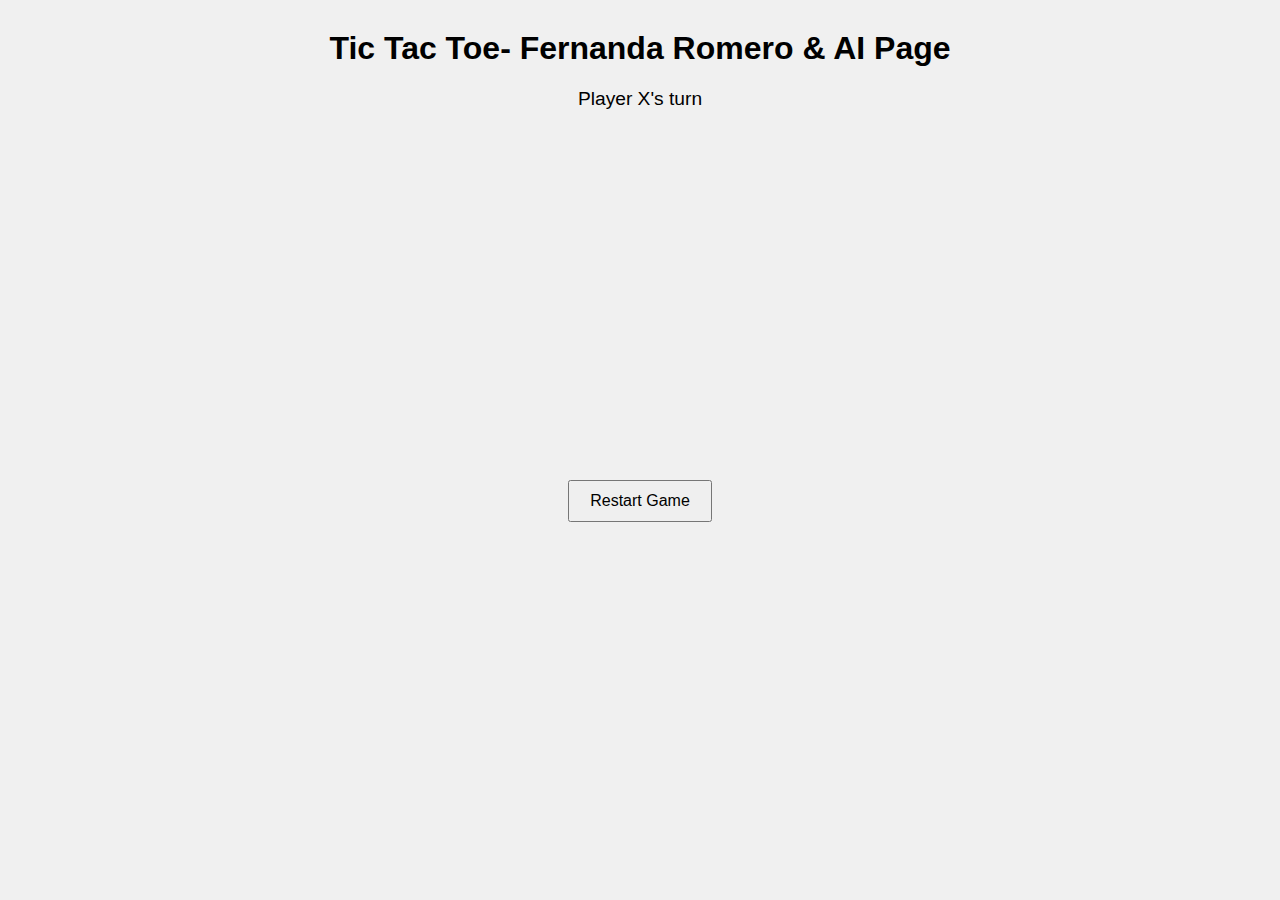
==== aipage.html @ 18a97625 "Add files via upload" ====
<!DOCTYPE html>
<html lang="en">
<head>
  <meta charset="UTF-8" />
  <meta name="viewport" content="width=device-width, initial-scale=1.0"/>
  <title>Tic Tac Toe</title>
  <style>
    body {
      font-family: Arial, sans-serif;
      text-align: center;
      background: #f0f0f0;
    }

    h1 {
      margin-top: 30px;
    }

    #game {
      display: grid;
      grid-template-columns: repeat(3, 100px);
      grid-template-rows: repeat(3, 100px);
      gap: 5px;
      margin: 30px auto;
      width: max-content;
    }

    .cell {
      width: 100px;
      height: 100px;
      font-size: 2.5em;
      display: flex;
      align-items: center;
      justify-content: center;
      background: white;
      cursor: pointer;
      border: 2px solid #333;
    }

    .cell:hover {
      background-color: #e0e0e0;
    }

    #status {
      font-size: 1.2em;
      margin: 20px 0;
    }

    button {
      padding: 10px 20px;
      font-size: 1em;
      cursor: pointer;
    }
  </style>
</head>
<body>

  <h1>Tic Tac Toe- Fernanda Romero & AI Page
  </h1>
  <div id="status">Player X's turn</div>
  <div id="game"></div>
  <button onclick="resetGame()">Restart Game</button>

  <script>
    const gameBoard = document.getElementById('game');
    const statusText = document.getElementById('status');
    let currentPlayer = 'X';
    let board = ['', '', '', '', '', '', '', '', ''];
    let gameActive = true;

    function createBoard() {
      gameBoard.innerHTML = '';
      board.forEach((cell, index) => {
        const cellElement = document.createElement('div');
        cellElement.classList.add('cell');
        cellElement.dataset.index = index;
        cellElement.textContent = cell;
        cellElement.addEventListener('click', handleClick);
        gameBoard.appendChild(cellElement);
      });
    }

    function handleClick(e) {
      const index = e.target.dataset.index;

      if (board[index] !== '' || !gameActive) return;

      board[index] = currentPlayer;
      e.target.textContent = currentPlayer;

      if (checkWin()) {
        statusText.textContent = `Player ${currentPlayer} wins! 🎉`;
        gameActive = false;
      } else if (board.every(cell => cell !== '')) {
        statusText.textContent = "It's a draw!";
        gameActive = false;
      } else {
        currentPlayer = currentPlayer === 'X' ? 'O' : 'X';
        statusText.textContent = `Player ${currentPlayer}'s turn`;
      }
    }

    function checkWin() {
      const winPatterns = [
        [0,1,2], [3,4,5], [6,7,8],  // rows
        [0,3,6], [1,4,7], [2,5,8],  // cols
        [0,4,8], [2,4,6]            // diagonals
      ];

      return winPatterns.some(pattern => {
        return pattern.every(i => board[i] === currentPlayer);
      });
    }

    function resetGame() {
      board = ['', '', '', '', '', '', '', '', ''];
      currentPlayer = 'X';
      gameActive = true;
      statusText.textContent = "Player X's turn";
      createBoard();
    }

    // Initialize game
    create
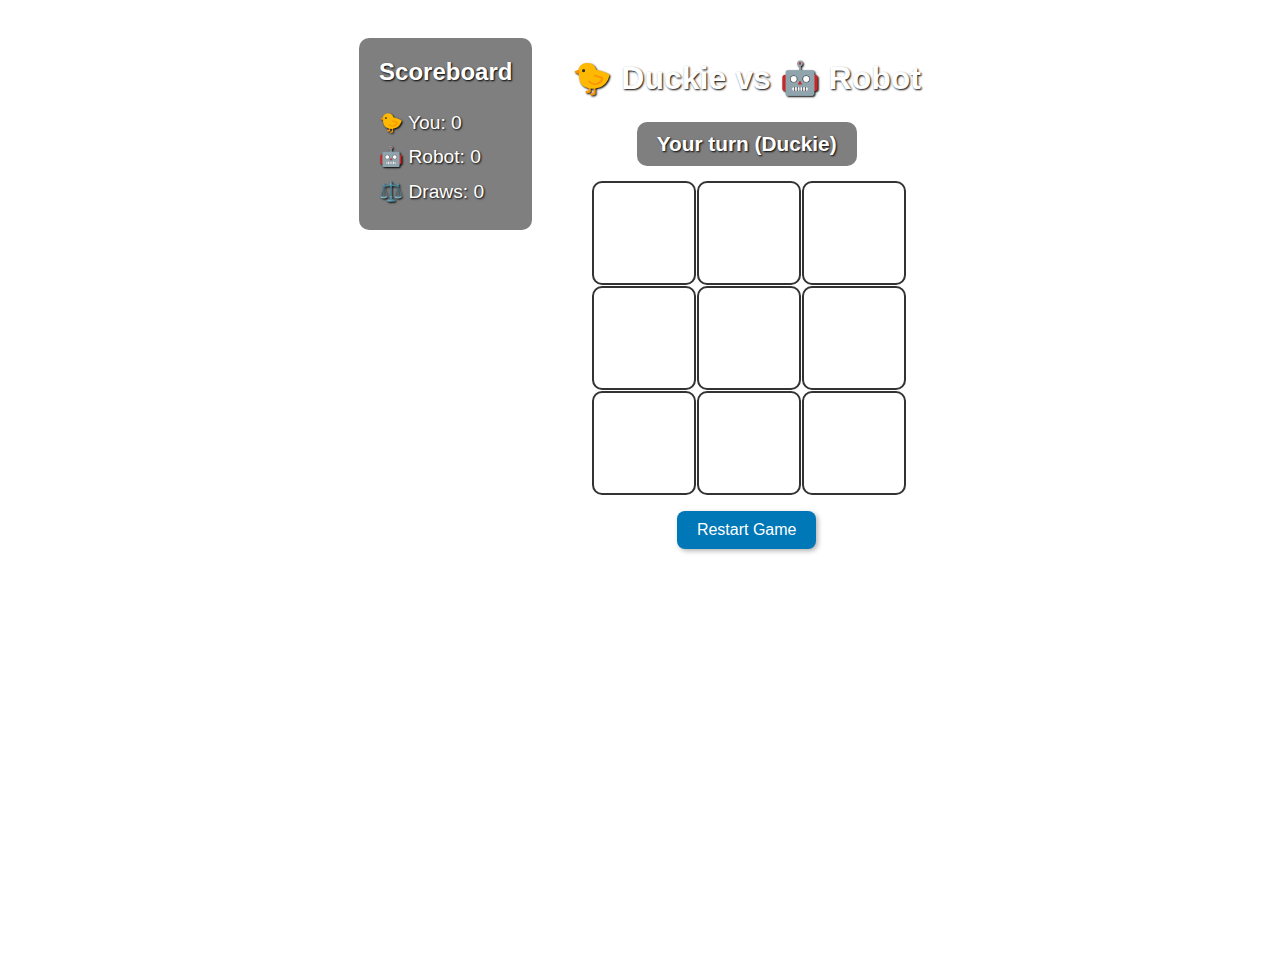
==== commit 7a15558a: "Add files via upload" ====
--- a/aipage.html
+++ b/aipage.html
@@ -3,16 +3,55 @@
 <head>
   <meta charset="UTF-8" />
   <meta name="viewport" content="width=device-width, initial-scale=1.0"/>
-  <title>Tic Tac Toe</title>
+  <title>Duckie vs Robot Tic Tac Toe</title>
   <style>
     body {
       font-family: Arial, sans-serif;
-      text-align: center;
-      background: #f0f0f0;
+      background-image: url('https://images.unsplash.com/photo-1507525428034-b723cf961d3e');
+      background-size: cover;
+      background-position: center;
+      display: flex;
+      justify-content: center;
+      align-items: flex-start;
+      padding: 30px;
+      color: white;
+      text-shadow: 1px 1px 2px #000;
+      min-height: 100vh;
+      gap: 40px;
+    }
+
+    .sidebar {
+      background: rgba(0, 0, 0, 0.5);
+      padding: 20px;
+      border-radius: 10px;
+    }
+
+    .sidebar h2 {
+      margin-top: 0;
+    }
+
+    .scoreboard {
+      font-size: 1.2rem;
+      line-height: 1.8;
+    }
+
+    .game-area {
+      display: flex;
+      flex-direction: column;
+      align-items: center;
     }
 
     h1 {
-      margin-top: 30px;
+      margin-bottom: 10px;
+    }
+
+    #status {
+      margin: 15px;
+      font-size: 1.3rem;
+      font-weight: bold;
+      background: rgba(0, 0, 0, 0.5);
+      padding: 10px 20px;
+      border-radius: 10px;
     }
 
     #game {
@@ -20,52 +59,78 @@
       grid-template-columns: repeat(3, 100px);
       grid-template-rows: repeat(3, 100px);
       gap: 5px;
-      margin: 30px auto;
-      width: max-content;
+      margin-bottom: 20px;
     }
 
     .cell {
       width: 100px;
       height: 100px;
-      font-size: 2.5em;
+      background-color: rgba(255, 255, 255, 0.85);
+      border: 2px solid #333;
       display: flex;
       align-items: center;
       justify-content: center;
-      background: white;
+      font-size: 2.5rem;
       cursor: pointer;
-      border: 2px solid #333;
+      transition: background-color 0.2s;
+      border-radius: 10px;
     }
 
     .cell:hover {
-      background-color: #e0e0e0;
-    }
-
-    #status {
-      font-size: 1.2em;
-      margin: 20px 0;
+      background-color: rgba(255, 255, 255, 1);
+    }
+
+    .duck-icon, .robot-icon {
+      width: 80%;
+      height: auto;
     }
 
     button {
       padding: 10px 20px;
-      font-size: 1em;
+      font-size: 1rem;
       cursor: pointer;
+      border: none;
+      border-radius: 8px;
+      background-color: #0077b6;
+      color: white;
+      box-shadow: 2px 2px 5px rgba(0,0,0,0.3);
+      transition: background-color 0.2s;
+    }
+
+    button:hover {
+      background-color: #023e8a;
     }
   </style>
 </head>
 <body>
 
-  <h1>Tic Tac Toe- Fernanda Romero & AI Page
-  </h1>
-  <div id="status">Player X's turn</div>
-  <div id="game"></div>
-  <button onclick="resetGame()">Restart Game</button>
+  <div class="sidebar">
+    <h2>Scoreboard</h2>
+    <div class="scoreboard">
+      🐤 You: <span id="playerScore">0</span><br>
+      🤖 Robot: <span id="aiScore">0</span><br>
+      ⚖️ Draws: <span id="draws">0</span>
+    </div>
+  </div>
+
+  <div class="game-area">
+    <h1>🐤 Duckie vs 🤖 Robot</h1>
+    <div id="status">Your turn (Duckie)</div>
+    <div id="game"></div>
+    <button onclick="resetGame()">Restart Game</button>
+  </div>
 
   <script>
     const gameBoard = document.getElementById('game');
     const statusText = document.getElementById('status');
+    const playerScoreEl = document.getElementById('playerScore');
+    const aiScoreEl = document.getElementById('aiScore');
+    const drawsEl = document.getElementById('draws');
+
     let currentPlayer = 'X';
     let board = ['', '', '', '', '', '', '', '', ''];
     let gameActive = true;
+    let scores = { player: 0, ai: 0, draw: 0 };
 
     function createBoard() {
       gameBoard.innerHTML = '';
@@ -73,7 +138,21 @@
         const cellElement = document.createElement('div');
         cellElement.classList.add('cell');
         cellElement.dataset.index = index;
-        cellElement.textContent = cell;
+
+        if (cell === 'X') {
+          const img = document.createElement('img');
+          img.src = 'rubber-duck.png';
+          img.alt = 'Duck';
+          img.classList.add('duck-icon');
+          cellElement.appendChild(img);
+        } else if (cell === 'O') {
+          const img = document.createElement('img');
+          img.src = 'robot.png';
+          img.alt = 'Robot';
+          img.classList.add('robot-icon');
+          cellElement.appendChild(img);
+        }
+
         cellElement.addEventListener('click', handleClick);
         gameBoard.appendChild(cellElement);
       });
@@ -82,42 +161,86 @@
     function handleClick(e) {
       const index = e.target.dataset.index;
 
-      if (board[index] !== '' || !gameActive) return;
-
-      board[index] = currentPlayer;
-      e.target.textContent = currentPlayer;
-
-      if (checkWin()) {
-        statusText.textContent = `Player ${currentPlayer} wins! 🎉`;
-        gameActive = false;
-      } else if (board.every(cell => cell !== '')) {
-        statusText.textContent = "It's a draw!";
-        gameActive = false;
-      } else {
-        currentPlayer = currentPlayer === 'X' ? 'O' : 'X';
-        statusText.textContent = `Player ${currentPlayer}'s turn`;
+      if (board[index] !== '' || !gameActive || currentPlayer !== 'X') return;
+
+      makeMove(index, 'X');
+
+      if (gameActive) {
+        setTimeout(() => {
+          aiMove();
+        }, 500);
       }
     }
 
-    function checkWin() {
+    function makeMove(index, player) {
+      if (board[index] === '' && gameActive) {
+        board[index] = player;
+        const cell = document.querySelector(`.cell[data-index="${index}"]`);
+        if (player === 'X') {
+          cell.innerHTML = '<img src="rubber-duck.png" alt="Duck" class="duck-icon">';
+        } else {
+          cell.innerHTML = '<img src="robot.png" alt="Robot" class="robot-icon">';
+        }
+
+        if (checkWin(player)) {
+          statusText.textContent = (player === 'X') ? "You win! 🐤🎉" : "Robot wins! 🤖";
+          gameActive = false;
+          updateScore(player);
+        } else if (board.every(cell => cell !== '')) {
+          statusText.textContent = "It's a draw!";
+          gameActive = false;
+          updateScore('draw');
+        } else {
+          currentPlayer = (player === 'X') ? 'O' : 'X';
+          statusText.textContent = (currentPlayer === 'X') ? "Your turn (Duckie)" : "Computer's turn (Robot)";
+        }
+      }
+    }
+
+    function aiMove() {
+      let emptyCells = board.map((val, idx) => val === '' ? idx : null).filter(val => val !== null);
+      if (emptyCells.length === 0) return;
+
+      let randomIndex = emptyCells[Math.floor(Math.random() * emptyCells.length)];
+      makeMove(randomIndex, 'O');
+    }
+
+    function checkWin(player) {
       const winPatterns = [
-        [0,1,2], [3,4,5], [6,7,8],  // rows
-        [0,3,6], [1,4,7], [2,5,8],  // cols
-        [0,4,8], [2,4,6]            // diagonals
+        [0,1,2], [3,4,5], [6,7,8],
+        [0,3,6], [1,4,7], [2,5,8],
+        [0,4,8], [2,4,6]
       ];
 
       return winPatterns.some(pattern => {
-        return pattern.every(i => board[i] === currentPlayer);
+        return pattern.every(i => board[i] === player);
       });
+    }
+
+    function updateScore(winner) {
+      if (winner === 'X') {
+        scores.player++;
+        playerScoreEl.textContent = scores.player;
+      } else if (winner === 'O') {
+        scores.ai++;
+        aiScoreEl.textContent = scores.ai;
+      } else if (winner === 'draw') {
+        scores.draw++;
+        drawsEl.textContent = scores.draw;
+      }
     }
 
     function resetGame() {
       board = ['', '', '', '', '', '', '', '', ''];
       currentPlayer = 'X';
       gameActive = true;
-      statusText.textContent = "Player X's turn";
+      statusText.textContent = "Your turn (Duckie)";
       createBoard();
     }
 
-    // Initialize game
-    create
+    // Start game
+    createBoard();
+  </script>
+
+</body>
+</html>
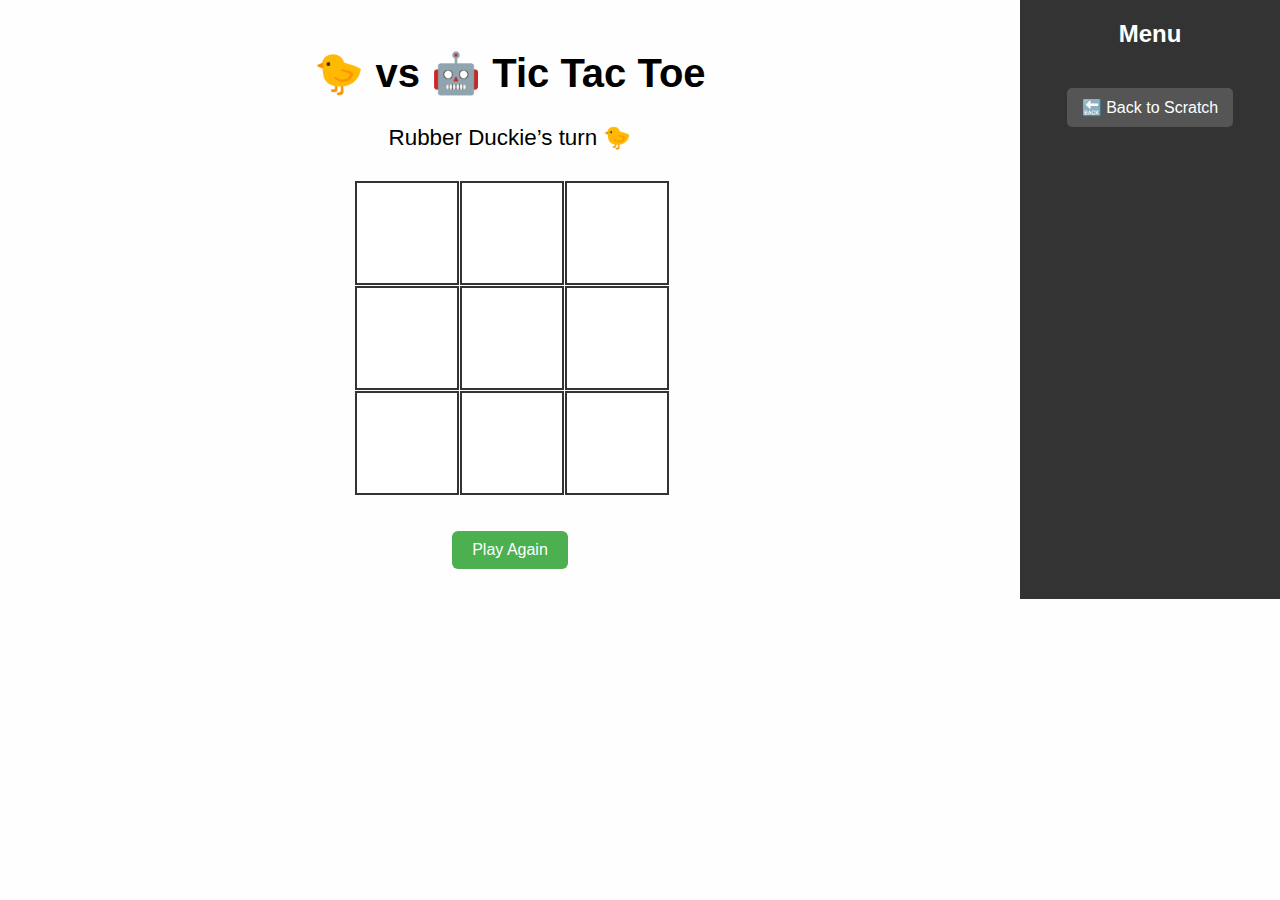
==== commit f0815fbe: "Add files via upload" ====
--- a/aipage.html
+++ b/aipage.html
@@ -3,55 +3,24 @@
 <head>
   <meta charset="UTF-8" />
   <meta name="viewport" content="width=device-width, initial-scale=1.0"/>
-  <title>Duckie vs Robot Tic Tac Toe</title>
+  <title>Duckie vs Robot - Tic Tac Toe</title>
   <style>
     body {
       font-family: Arial, sans-serif;
-      background-image: url('https://images.unsplash.com/photo-1507525428034-b723cf961d3e');
-      background-size: cover;
-      background-position: center;
+      margin: 0;
       display: flex;
-      justify-content: center;
-      align-items: flex-start;
-      padding: 30px;
-      color: white;
-      text-shadow: 1px 1px 2px #000;
-      min-height: 100vh;
-      gap: 40px;
-    }
-
-    .sidebar {
-      background: rgba(0, 0, 0, 0.5);
+      background: #fefefe;
+    }
+
+    .main {
+      flex: 1;
+      text-align: center;
       padding: 20px;
-      border-radius: 10px;
-    }
-
-    .sidebar h2 {
-      margin-top: 0;
-    }
-
-    .scoreboard {
-      font-size: 1.2rem;
-      line-height: 1.8;
-    }
-
-    .game-area {
-      display: flex;
-      flex-direction: column;
-      align-items: center;
     }
 
     h1 {
-      margin-bottom: 10px;
-    }
-
-    #status {
-      margin: 15px;
-      font-size: 1.3rem;
-      font-weight: bold;
-      background: rgba(0, 0, 0, 0.5);
-      padding: 10px 20px;
-      border-radius: 10px;
+      margin-top: 30px;
+      font-size: 2.5em;
     }
 
     #game {
@@ -59,78 +28,104 @@
       grid-template-columns: repeat(3, 100px);
       grid-template-rows: repeat(3, 100px);
       gap: 5px;
-      margin-bottom: 20px;
+      margin: 30px auto;
+      width: max-content;
     }
 
     .cell {
       width: 100px;
       height: 100px;
-      background-color: rgba(255, 255, 255, 0.85);
-      border: 2px solid #333;
       display: flex;
       align-items: center;
       justify-content: center;
-      font-size: 2.5rem;
+      background: white;
       cursor: pointer;
-      transition: background-color 0.2s;
-      border-radius: 10px;
+      border: 2px solid #333;
+    }
+
+    .cell img {
+      max-width: 80%;
+      max-height: 80%;
     }
 
     .cell:hover {
-      background-color: rgba(255, 255, 255, 1);
-    }
-
-    .duck-icon, .robot-icon {
-      width: 80%;
-      height: auto;
+      background-color: #f0f0f0;
+    }
+
+    #status {
+      font-size: 1.4em;
+      margin: 20px 0;
     }
 
     button {
       padding: 10px 20px;
-      font-size: 1rem;
+      font-size: 1em;
       cursor: pointer;
+      margin: 10px;
+      background-color: #4caf50;
+      color: white;
       border: none;
-      border-radius: 8px;
-      background-color: #0077b6;
+      border-radius: 6px;
+    }
+
+    .sidebar {
+      width: 220px;
+      background-color: #333;
       color: white;
-      box-shadow: 2px 2px 5px rgba(0,0,0,0.3);
-      transition: background-color 0.2s;
-    }
-
-    button:hover {
-      background-color: #023e8a;
+      display: flex;
+      flex-direction: column;
+      align-items: center;
+      padding: 20px;
+    }
+
+    .sidebar h2 {
+      margin-top: 0;
+    }
+
+    .sidebar a {
+      color: white;
+      text-decoration: none;
+      background-color: #555;
+      padding: 10px 15px;
+      border-radius: 5px;
+      margin-top: 20px;
+    }
+
+    .sidebar a:hover {
+      background-color: #777;
     }
   </style>
 </head>
 <body>
 
+  <div class="main">
+    <h1>🐤 vs 🤖 Tic Tac Toe</h1>
+    <div id="status">Rubber Duckie’s turn 🐤</div>
+    <div id="game"></div>
+    <button onclick="resetGame()">Play Again</button>
+  </div>
+
   <div class="sidebar">
-    <h2>Scoreboard</h2>
-    <div class="scoreboard">
-      🐤 You: <span id="playerScore">0</span><br>
-      🤖 Robot: <span id="aiScore">0</span><br>
-      ⚖️ Draws: <span id="draws">0</span>
-    </div>
-  </div>
-
-  <div class="game-area">
-    <h1>🐤 Duckie vs 🤖 Robot</h1>
-    <div id="status">Your turn (Duckie)</div>
-    <div id="game"></div>
-    <button onclick="resetGame()">Restart Game</button>
+    <h2>Menu</h2>
+    <a href="scratch.html">🔙 Back to Scratch</a>
   </div>
 
   <script>
     const gameBoard = document.getElementById('game');
     const statusText = document.getElementById('status');
-    const playerScoreEl = document.getElementById('playerScore');
-    const aiScoreEl = document.getElementById('aiScore');
-    const drawsEl = document.getElementById('draws');
-
     let currentPlayer = 'X';
     let board = ['', '', '', '', '', '', '', '', ''];
     let gameActive = true;
-    let scores = { player: 0, ai: 0, draw: 0 };
+
+    const playerImages = {
+      'X': 'rubber-duck.png',
+      'O': 'robot.png'
+    };
+
+    const playerNames = {
+      'X': "Rubber Duckie",
+      'O': "Robot"
+    };
 
     function createBoard() {
       gameBoard.innerHTML = '';
@@ -139,21 +134,15 @@
         cellElement.classList.add('cell');
         cellElement.dataset.index = index;
 
-        if (cell === 'X') {
+        if (cell) {
           const img = document.createElement('img');
-          img.src = 'rubber-duck.png';
-          img.alt = 'Duck';
-          img.classList.add('duck-icon');
+          img.src = playerImages[cell];
+          img.alt = playerNames[cell];
           cellElement.appendChild(img);
-        } else if (cell === 'O') {
-          const img = document.createElement('img');
-          img.src = 'robot.png';
-          img.alt = 'Robot';
-          img.classList.add('robot-icon');
-          cellElement.appendChild(img);
+        } else if (currentPlayer === 'X' && gameActive) {
+          cellElement.addEventListener('click', handleClick);
         }
 
-        cellElement.addEventListener('click', handleClick);
         gameBoard.appendChild(cellElement);
       });
     }
@@ -161,48 +150,58 @@
     function handleClick(e) {
       const index = e.target.dataset.index;
 
-      if (board[index] !== '' || !gameActive || currentPlayer !== 'X') return;
-
-      makeMove(index, 'X');
-
-      if (gameActive) {
-        setTimeout(() => {
-          aiMove();
-        }, 500);
-      }
-    }
-
-    function makeMove(index, player) {
-      if (board[index] === '' && gameActive) {
-        board[index] = player;
-        const cell = document.querySelector(`.cell[data-index="${index}"]`);
-        if (player === 'X') {
-          cell.innerHTML = '<img src="rubber-duck.png" alt="Duck" class="duck-icon">';
-        } else {
-          cell.innerHTML = '<img src="robot.png" alt="Robot" class="robot-icon">';
+      if (board[index] !== '' || !gameActive) return;
+
+      board[index] = currentPlayer;
+      currentPlayer = 'O';
+      createBoard();
+
+      if (checkEnd('X')) return;
+
+      statusText.textContent = `${playerNames[currentPlayer]}'s turn 🤖`;
+
+      setTimeout(robotMove, 500);
+    }
+
+    function robotMove() {
+      if (!gameActive) return;
+
+      const move = findBestMove();
+      board[move] = 'O';
+      currentPlayer = 'X';
+      createBoard();
+
+      if (!checkEnd('O')) {
+        statusText.textContent = "Rubber Duckie’s turn 🐤";
+      }
+    }
+
+    function findBestMove() {
+      // Try to win
+      for (let i = 0; i < 9; i++) {
+        if (board[i] === '') {
+          board[i] = 'O';
+          if (checkWin('O')) {
+            board[i] = '';
+            return i;
+          }
+          board[i] = '';
         }
-
-        if (checkWin(player)) {
-          statusText.textContent = (player === 'X') ? "You win! 🐤🎉" : "Robot wins! 🤖";
-          gameActive = false;
-          updateScore(player);
-        } else if (board.every(cell => cell !== '')) {
-          statusText.textContent = "It's a draw!";
-          gameActive = false;
-          updateScore('draw');
-        } else {
-          currentPlayer = (player === 'X') ? 'O' : 'X';
-          statusText.textContent = (currentPlayer === 'X') ? "Your turn (Duckie)" : "Computer's turn (Robot)";
+      }
+      // Block Duckie
+      for (let i = 0; i < 9; i++) {
+        if (board[i] === '') {
+          board[i] = 'X';
+          if (checkWin('X')) {
+            board[i] = '';
+            return i;
+          }
+          board[i] = '';
         }
       }
-    }
-
-    function aiMove() {
-      let emptyCells = board.map((val, idx) => val === '' ? idx : null).filter(val => val !== null);
-      if (emptyCells.length === 0) return;
-
-      let randomIndex = emptyCells[Math.floor(Math.random() * emptyCells.length)];
-      makeMove(randomIndex, 'O');
+      // Pick random
+      const available = board.map((val, i) => val === '' ? i : null).filter(i => i !== null);
+      return available[Math.floor(Math.random() * available.length)];
     }
 
     function checkWin(player) {
@@ -211,34 +210,30 @@
         [0,3,6], [1,4,7], [2,5,8],
         [0,4,8], [2,4,6]
       ];
-
-      return winPatterns.some(pattern => {
-        return pattern.every(i => board[i] === player);
-      });
-    }
-
-    function updateScore(winner) {
-      if (winner === 'X') {
-        scores.player++;
-        playerScoreEl.textContent = scores.player;
-      } else if (winner === 'O') {
-        scores.ai++;
-        aiScoreEl.textContent = scores.ai;
-      } else if (winner === 'draw') {
-        scores.draw++;
-        drawsEl.textContent = scores.draw;
-      }
+      return winPatterns.some(pattern => pattern.every(i => board[i] === player));
+    }
+
+    function checkEnd(player) {
+      if (checkWin(player)) {
+        statusText.textContent = `${playerNames[player]} wins! 🎉`;
+        gameActive = false;
+        return true;
+      } else if (board.every(cell => cell !== '')) {
+        statusText.textContent = "It’s a draw! 😮";
+        gameActive = false;
+        return true;
+      }
+      return false;
     }
 
     function resetGame() {
       board = ['', '', '', '', '', '', '', '', ''];
       currentPlayer = 'X';
       gameActive = true;
-      statusText.textContent = "Your turn (Duckie)";
+      statusText.textContent = "Rubber Duckie’s turn 🐤";
       createBoard();
     }
 
-    // Start game
     createBoard();
   </script>
 
